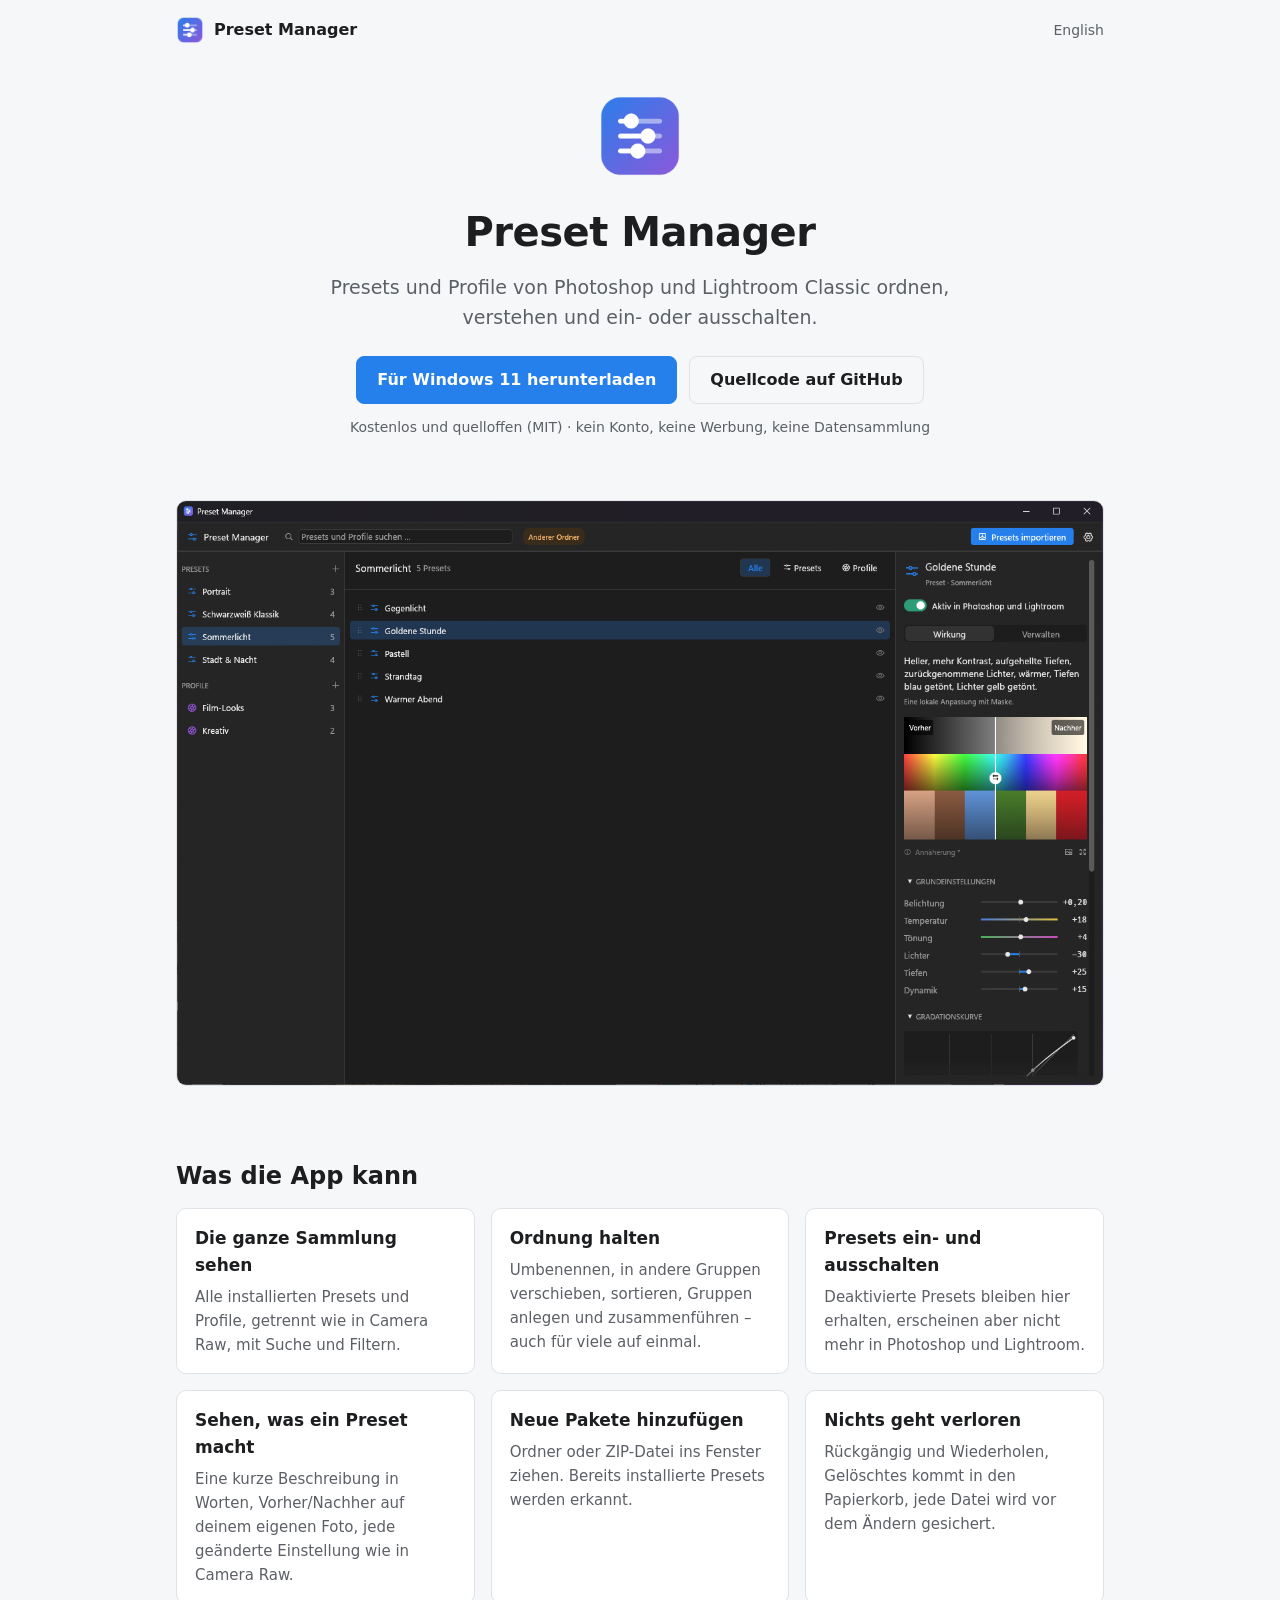
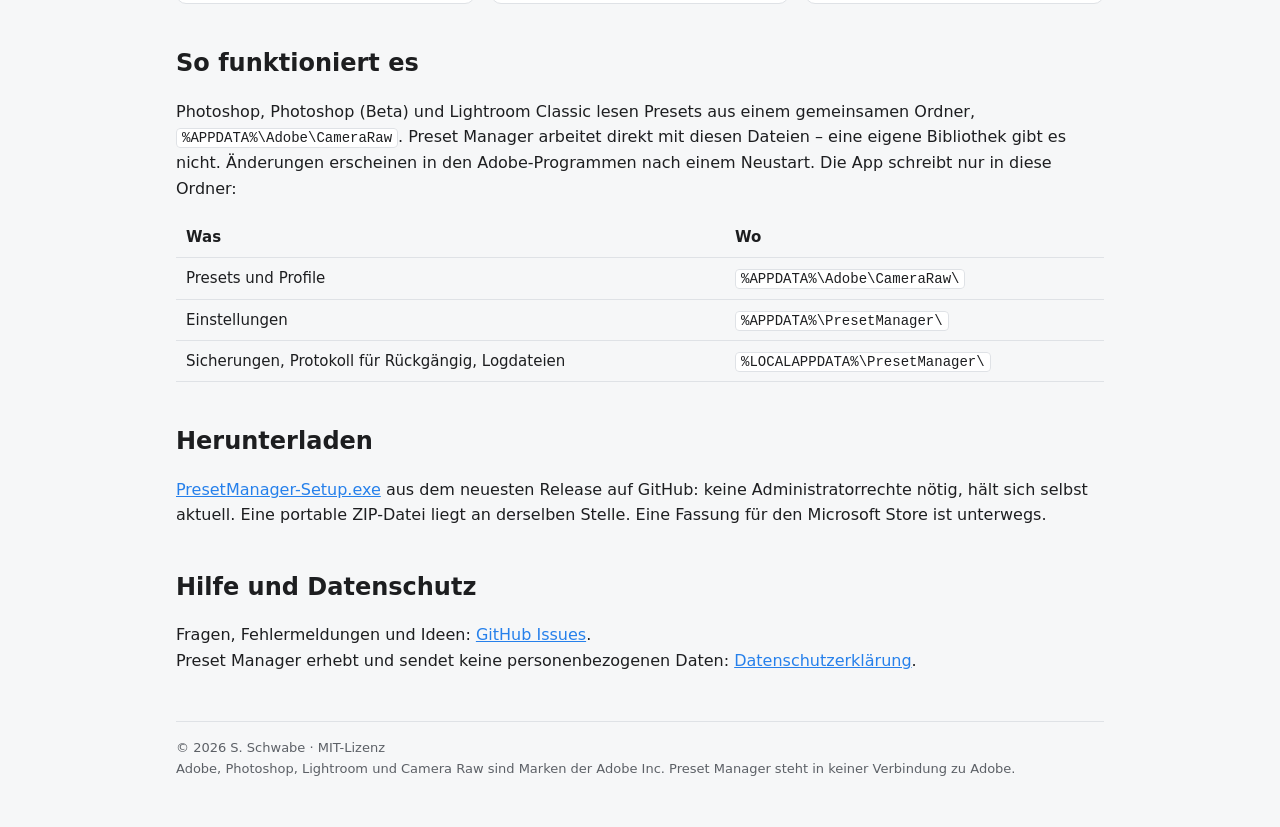
==== docs/de.html @ 6ef2c43e "Store nur Windows 11; Projektseite auf GitHub Pages - Manifest: nur noch ExcludedDirectories (Window" ====
<!doctype html>
<html lang="de">
<head>
  <meta charset="utf-8">
  <meta name="viewport" content="width=device-width, initial-scale=1">
  <title>Preset Manager – Presets und Profile für Photoshop und Lightroom Classic</title>
  <meta name="description" content="Kostenlose, quelloffene Windows-App, die die Camera-Raw-Presets und -Profile von Photoshop und Lightroom Classic ordnet, erklärt und ein- oder ausschaltet.">
  <link rel="icon" type="image/png" href="icon.png">
  <link rel="stylesheet" href="style.css">
  <link rel="alternate" hreflang="en" href="index.html">
</head>
<body>
  <header class="top">
    <a class="brand" href="de.html"><img src="icon.png" alt="">Preset Manager</a>
    <nav><a href="index.html" lang="en">English</a></nav>
  </header>
  <main>
    <section class="hero">
      <img class="icon" src="icon.png" alt="Symbol von Preset Manager">
      <h1>Preset Manager</h1>
      <p class="lead">Presets und Profile von Photoshop und Lightroom Classic ordnen, verstehen und ein- oder ausschalten.</p>
      <div class="buttons">
        <a class="button primary" href="https://github.com/suebi76/preset-manager/releases/latest">Für Windows 11 herunterladen</a>
        <a class="button" href="https://github.com/suebi76/preset-manager">Quellcode auf GitHub</a>
      </div>
      <p class="note">Kostenlos und quelloffen (MIT) · kein Konto, keine Werbung, keine Datensammlung</p>
    </section>

    <img class="shot" src="bildschirmfoto.png" alt="Preset Manager mit einer Demo-Bibliothek: links die Gruppen, in der Mitte die Presets, rechts die Wirkung des gewählten Presets mit Vorher/Nachher">

    <h2>Was die App kann</h2>
    <div class="grid">
      <div class="card"><h3>Die ganze Sammlung sehen</h3><p>Alle installierten Presets und Profile, getrennt wie in Camera Raw, mit Suche und Filtern.</p></div>
      <div class="card"><h3>Ordnung halten</h3><p>Umbenennen, in andere Gruppen verschieben, sortieren, Gruppen anlegen und zusammenführen – auch für viele auf einmal.</p></div>
      <div class="card"><h3>Presets ein- und ausschalten</h3><p>Deaktivierte Presets bleiben hier erhalten, erscheinen aber nicht mehr in Photoshop und Lightroom.</p></div>
      <div class="card"><h3>Sehen, was ein Preset macht</h3><p>Eine kurze Beschreibung in Worten, Vorher/Nachher auf deinem eigenen Foto, jede geänderte Einstellung wie in Camera Raw.</p></div>
      <div class="card"><h3>Neue Pakete hinzufügen</h3><p>Ordner oder ZIP-Datei ins Fenster ziehen. Bereits installierte Presets werden erkannt.</p></div>
      <div class="card"><h3>Nichts geht verloren</h3><p>Rückgängig und Wiederholen, Gelöschtes kommt in den Papierkorb, jede Datei wird vor dem Ändern gesichert.</p></div>
    </div>

    <h2>So funktioniert es</h2>
    <p>Photoshop, Photoshop (Beta) und Lightroom Classic lesen Presets aus einem gemeinsamen Ordner, <code>%APPDATA%\Adobe\CameraRaw</code>. Preset Manager arbeitet direkt mit diesen Dateien – eine eigene Bibliothek gibt es nicht. Änderungen erscheinen in den Adobe-Programmen nach einem Neustart. Die App schreibt nur in diese Ordner:</p>
    <table>
      <tr><th>Was</th><th>Wo</th></tr>
      <tr><td>Presets und Profile</td><td><code>%APPDATA%\Adobe\CameraRaw\</code></td></tr>
      <tr><td>Einstellungen</td><td><code>%APPDATA%\PresetManager\</code></td></tr>
      <tr><td>Sicherungen, Protokoll für Rückgängig, Logdateien</td><td><code>%LOCALAPPDATA%\PresetManager\</code></td></tr>
    </table>

    <h2>Herunterladen</h2>
    <p><a href="https://github.com/suebi76/preset-manager/releases/latest">PresetManager-Setup.exe</a> aus dem neuesten Release auf GitHub: keine Administratorrechte nötig, hält sich selbst aktuell. Eine portable ZIP-Datei liegt an derselben Stelle. Eine Fassung für den Microsoft Store ist unterwegs.</p>

    <h2>Hilfe und Datenschutz</h2>
    <p>Fragen, Fehlermeldungen und Ideen: <a href="https://github.com/suebi76/preset-manager/issues">GitHub Issues</a>.<br>
    Preset Manager erhebt und sendet keine personenbezogenen Daten: <a href="https://github.com/suebi76/preset-manager/blob/main/PRIVACY.md">Datenschutzerklärung</a>.</p>

    <footer>
      © 2026 S. Schwabe · MIT-Lizenz<br>
      Adobe, Photoshop, Lightroom und Camera Raw sind Marken der Adobe Inc. Preset Manager steht in keiner Verbindung zu Adobe.
    </footer>
  </main>
</body>
</html>
---- docs/style.css ----
/* Projektseite von Preset Manager (GitHub Pages, Ordner docs/). */
:root {
  --bg: #161718;
  --panel: #1f2022;
  --text: #e6e6e6;
  --muted: #a0a3a8;
  --line: #2e3033;
  --blue: #2680eb;
  --violet: #9256d9;
}
@media (prefers-color-scheme: light) {
  :root {
    --bg: #f6f7f8;
    --panel: #ffffff;
    --text: #1d1e20;
    --muted: #5c6066;
    --line: #dfe2e6;
  }
}
* { box-sizing: border-box; }
body {
  margin: 0;
  background: var(--bg);
  color: var(--text);
  font: 16px/1.6 "Segoe UI", system-ui, -apple-system, sans-serif;
}
main { max-width: 960px; margin: 0 auto; padding: 0 16px 48px; }
header.top {
  display: flex; justify-content: space-between; align-items: center;
  max-width: 960px; margin: 0 auto; padding: 16px;
}
header.top a { color: var(--muted); text-decoration: none; font-size: 14px; }
header.top a:hover { color: var(--text); }
.brand { display: flex; align-items: center; gap: 10px; font-weight: 600; color: var(--text) !important; font-size: 16px !important; }
.brand img { width: 28px; height: 28px; }
.hero { text-align: center; padding: 32px 0 24px; }
.hero img.icon { width: 88px; height: 88px; }
h1 { font-size: 40px; margin: 12px 0 8px; letter-spacing: -0.5px; }
.lead { font-size: 19px; color: var(--muted); max-width: 640px; margin: 0 auto 24px; }
.buttons { display: flex; gap: 12px; justify-content: center; flex-wrap: wrap; }
.button {
  display: inline-block; padding: 10px 20px; border-radius: 8px;
  text-decoration: none; font-weight: 600; border: 1px solid var(--line); color: var(--text);
}
.button.primary { background: var(--blue); border-color: var(--blue); color: #fff; }
.button:hover { filter: brightness(1.1); }
.note { color: var(--muted); font-size: 14px; margin-top: 12px; }
.shot { width: 100%; height: auto; border-radius: 10px; border: 1px solid var(--line); margin: 24px 0; }
h2 { font-size: 24px; margin: 40px 0 12px; }
.grid { display: grid; grid-template-columns: repeat(auto-fit, minmax(260px, 1fr)); gap: 16px; }
.card { background: var(--panel); border: 1px solid var(--line); border-radius: 10px; padding: 16px 18px; }
.card h3 { margin: 0 0 6px; font-size: 17px; }
.card p { margin: 0; color: var(--muted); font-size: 15px; }
code { background: var(--panel); border: 1px solid var(--line); border-radius: 4px; padding: 1px 5px; font-size: 14px; }
table { width: 100%; border-collapse: collapse; font-size: 15px; }
td, th { text-align: left; padding: 8px 10px; border-bottom: 1px solid var(--line); vertical-align: top; }
a { color: var(--blue); }
footer { border-top: 1px solid var(--line); margin-top: 48px; padding-top: 16px; color: var(--muted); font-size: 13px; }
@media (max-width: 600px) {
  h1 { font-size: 32px; }
  .lead { font-size: 17px; }
  td, th { display: block; border: 0; padding: 2px 0; }
  tr { display: block; border-bottom: 1px solid var(--line); padding: 8px 0; }
}
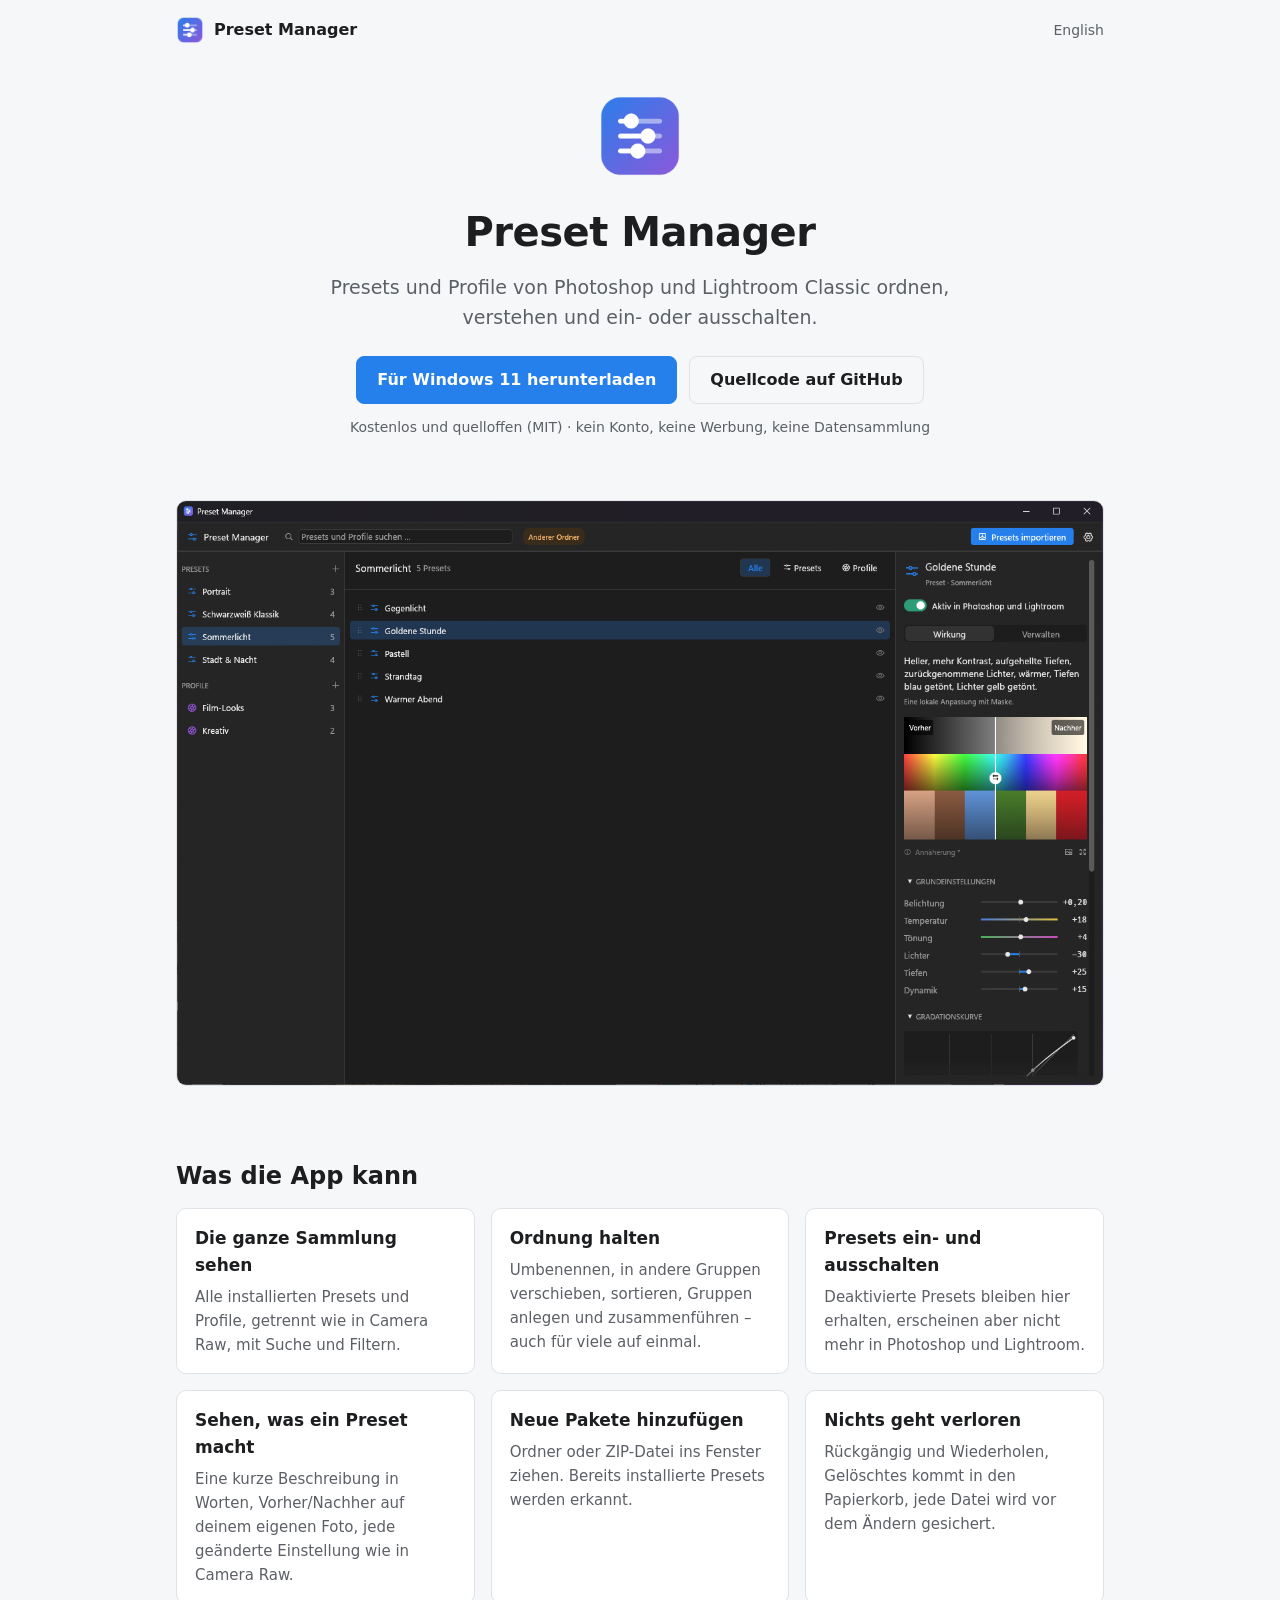
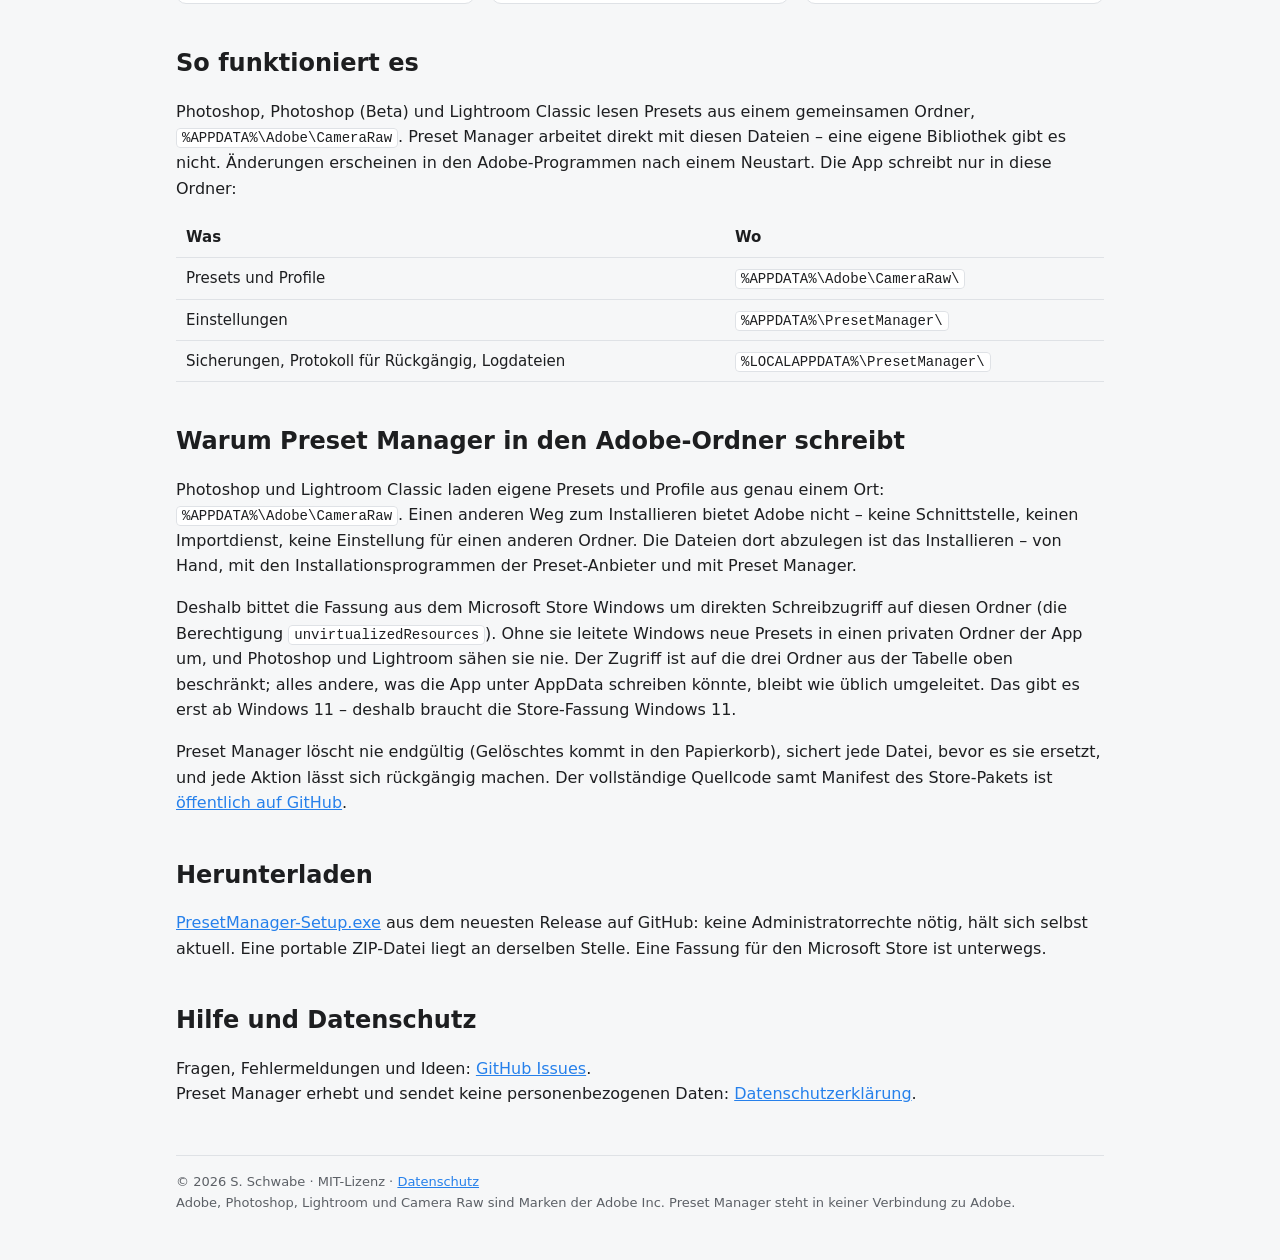
==== commit 9e57741d: "Projektseite: Datenschutzseite und Erklaerung zum Adobe-Ordner Co-Authored-By: Claude Opus 5.5 <nore" ====
--- a/docs/de.html
+++ b/docs/de.html
@@ -47,15 +47,20 @@
       <tr><td>Sicherungen, Protokoll für Rückgängig, Logdateien</td><td><code>%LOCALAPPDATA%\PresetManager\</code></td></tr>
     </table>
 
+    <h2 id="adobe-ordner">Warum Preset Manager in den Adobe-Ordner schreibt</h2>
+    <p>Photoshop und Lightroom Classic laden eigene Presets und Profile aus genau einem Ort: <code>%APPDATA%\Adobe\CameraRaw</code>. Einen anderen Weg zum Installieren bietet Adobe nicht – keine Schnittstelle, keinen Importdienst, keine Einstellung für einen anderen Ordner. Die Dateien dort abzulegen ist das Installieren – von Hand, mit den Installationsprogrammen der Preset-Anbieter und mit Preset Manager.</p>
+    <p>Deshalb bittet die Fassung aus dem Microsoft Store Windows um direkten Schreibzugriff auf diesen Ordner (die Berechtigung <code>unvirtualizedResources</code>). Ohne sie leitete Windows neue Presets in einen privaten Ordner der App um, und Photoshop und Lightroom sähen sie nie. Der Zugriff ist auf die drei Ordner aus der Tabelle oben beschränkt; alles andere, was die App unter AppData schreiben könnte, bleibt wie üblich umgeleitet. Das gibt es erst ab Windows 11 – deshalb braucht die Store-Fassung Windows 11.</p>
+    <p>Preset Manager löscht nie endgültig (Gelöschtes kommt in den Papierkorb), sichert jede Datei, bevor es sie ersetzt, und jede Aktion lässt sich rückgängig machen. Der vollständige Quellcode samt Manifest des Store-Pakets ist <a href="https://github.com/suebi76/preset-manager">öffentlich auf GitHub</a>.</p>
+
     <h2>Herunterladen</h2>
     <p><a href="https://github.com/suebi76/preset-manager/releases/latest">PresetManager-Setup.exe</a> aus dem neuesten Release auf GitHub: keine Administratorrechte nötig, hält sich selbst aktuell. Eine portable ZIP-Datei liegt an derselben Stelle. Eine Fassung für den Microsoft Store ist unterwegs.</p>
 
     <h2>Hilfe und Datenschutz</h2>
     <p>Fragen, Fehlermeldungen und Ideen: <a href="https://github.com/suebi76/preset-manager/issues">GitHub Issues</a>.<br>
-    Preset Manager erhebt und sendet keine personenbezogenen Daten: <a href="https://github.com/suebi76/preset-manager/blob/main/PRIVACY.md">Datenschutzerklärung</a>.</p>
+    Preset Manager erhebt und sendet keine personenbezogenen Daten: <a href="privacy.html#deutsch">Datenschutzerklärung</a>.</p>
 
     <footer>
-      © 2026 S. Schwabe · MIT-Lizenz<br>
+      © 2026 S. Schwabe · MIT-Lizenz · <a href="privacy.html#deutsch">Datenschutz</a><br>
       Adobe, Photoshop, Lightroom und Camera Raw sind Marken der Adobe Inc. Preset Manager steht in keiner Verbindung zu Adobe.
     </footer>
   </main>
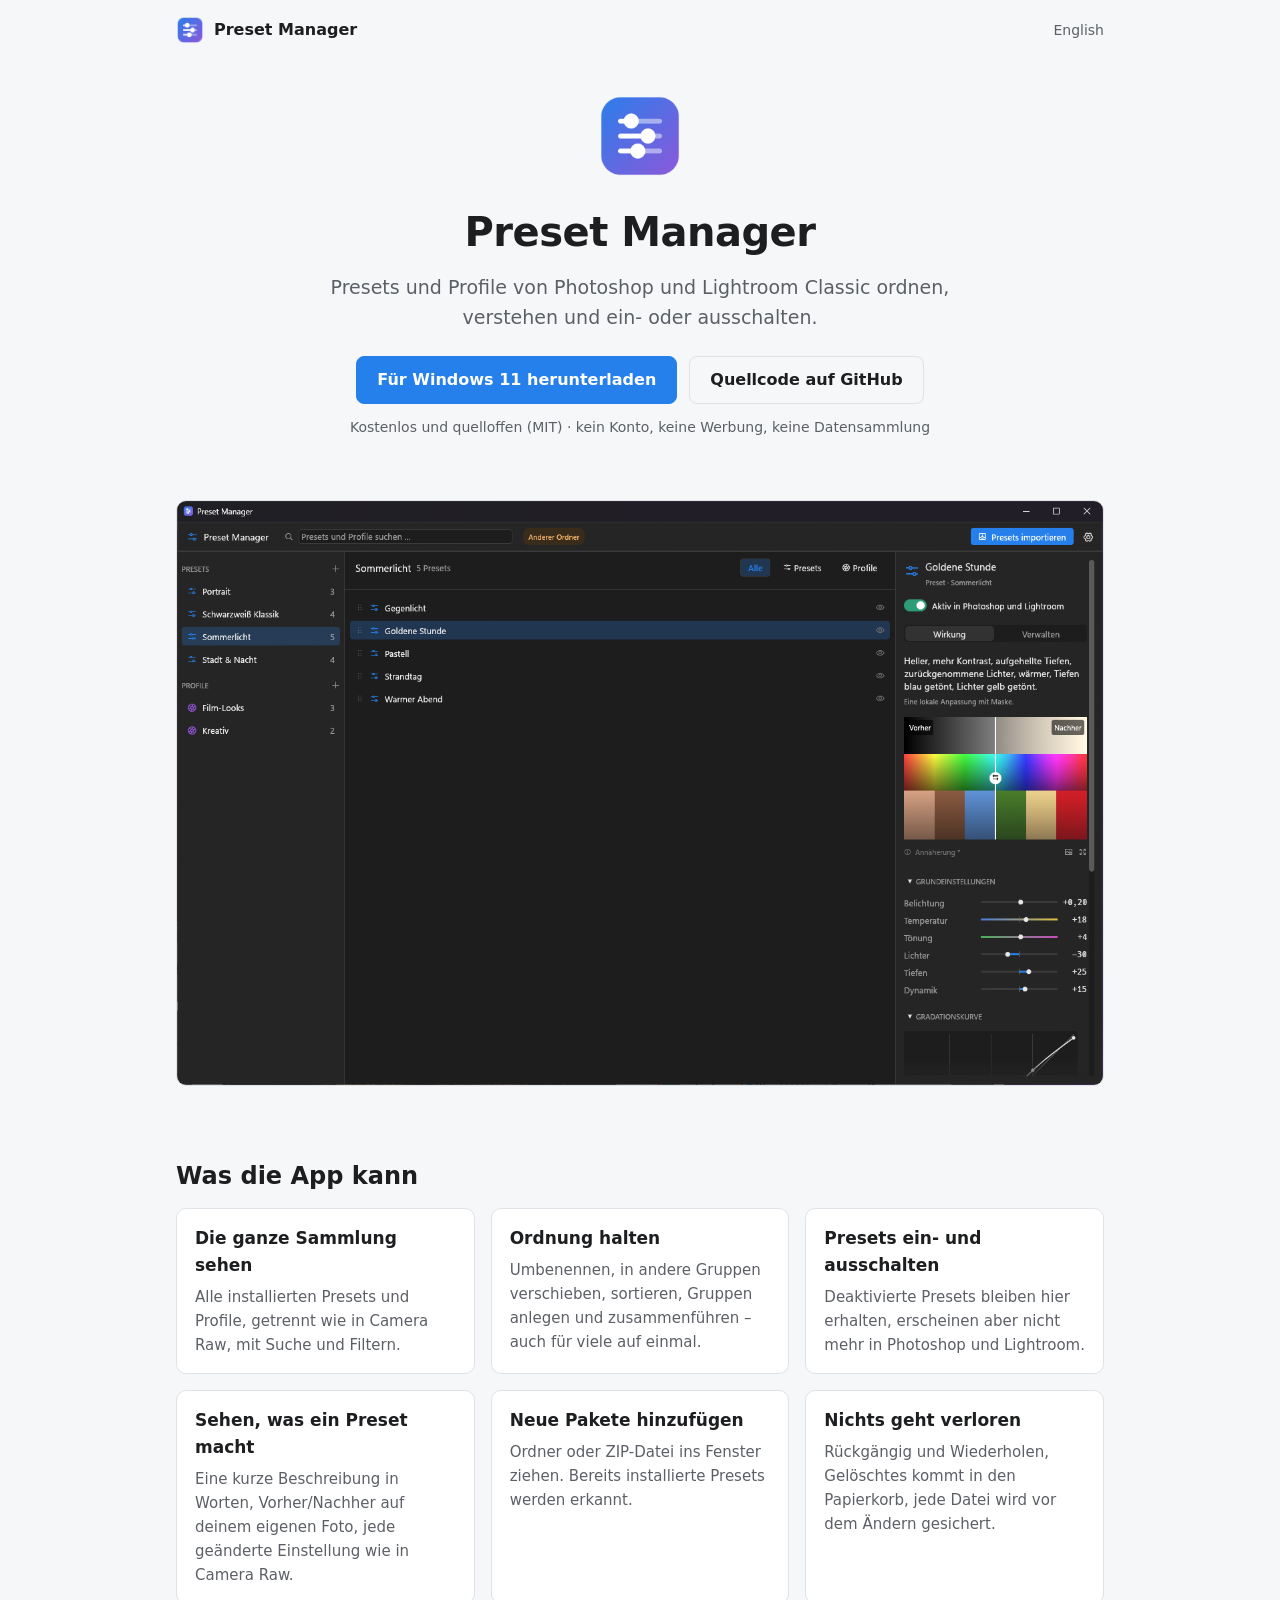
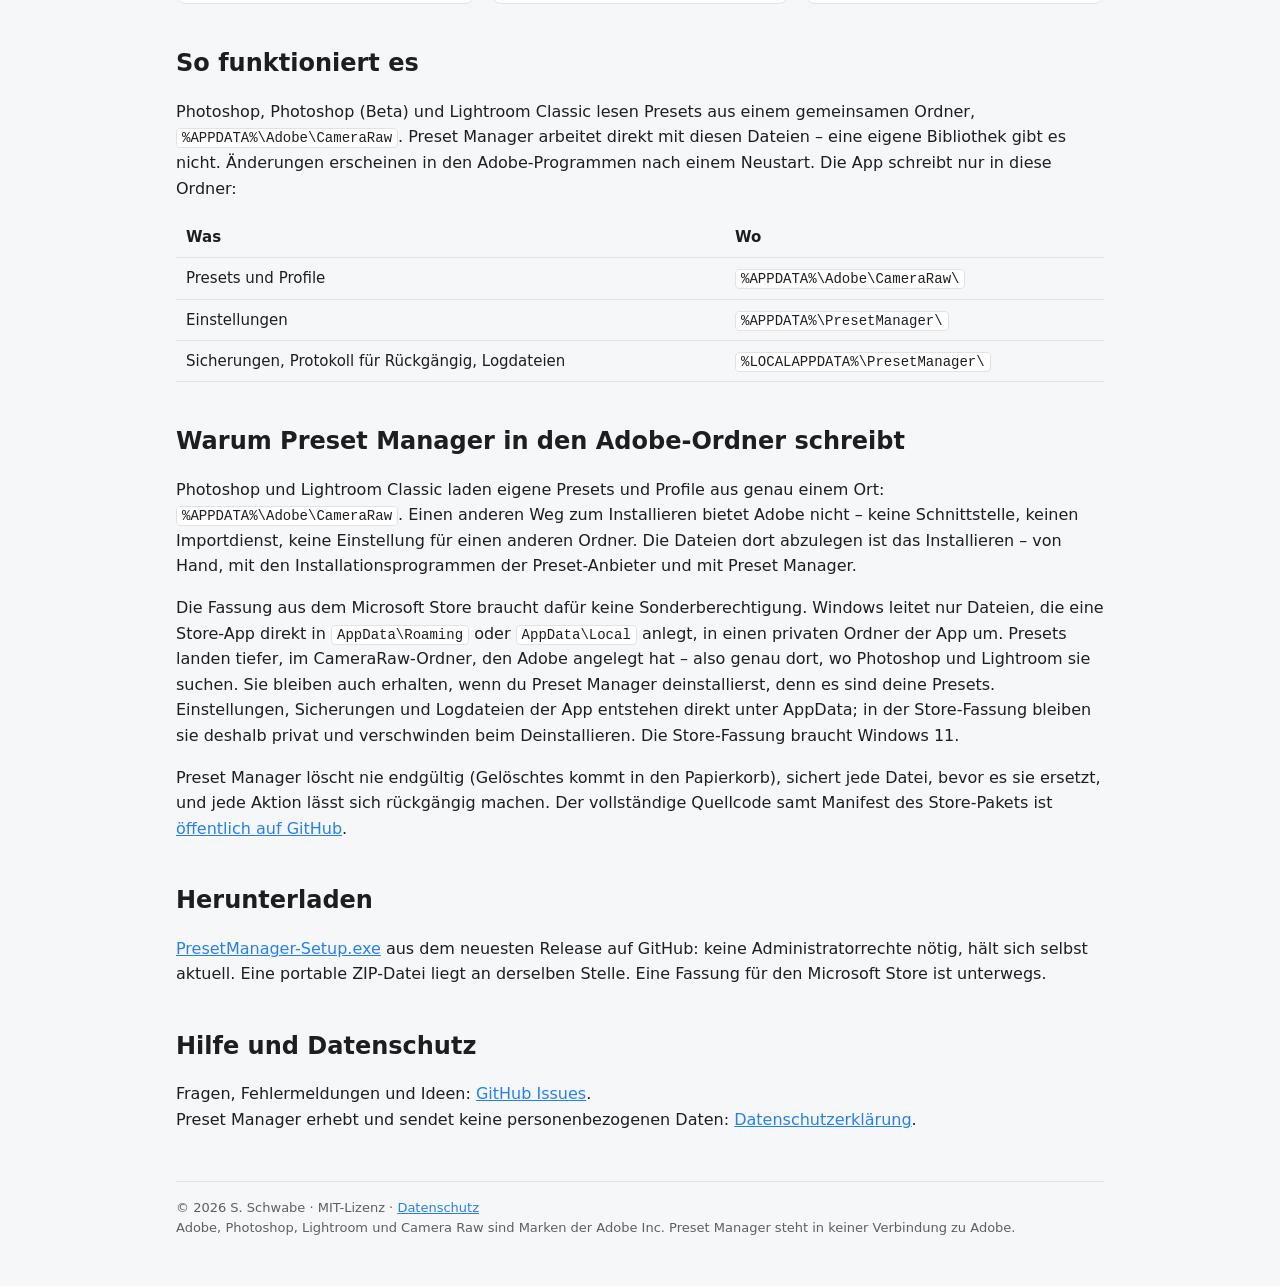
==== commit 475bb6b6: "Store ohne unvirtualizedResources (1.9.2) - Manifest: nur runFullTrust. Windows leitet nur neue Date" ====
--- a/docs/de.html
+++ b/docs/de.html
@@ -49,7 +49,7 @@
 
     <h2 id="adobe-ordner">Warum Preset Manager in den Adobe-Ordner schreibt</h2>
     <p>Photoshop und Lightroom Classic laden eigene Presets und Profile aus genau einem Ort: <code>%APPDATA%\Adobe\CameraRaw</code>. Einen anderen Weg zum Installieren bietet Adobe nicht – keine Schnittstelle, keinen Importdienst, keine Einstellung für einen anderen Ordner. Die Dateien dort abzulegen ist das Installieren – von Hand, mit den Installationsprogrammen der Preset-Anbieter und mit Preset Manager.</p>
-    <p>Deshalb bittet die Fassung aus dem Microsoft Store Windows um direkten Schreibzugriff auf diesen Ordner (die Berechtigung <code>unvirtualizedResources</code>). Ohne sie leitete Windows neue Presets in einen privaten Ordner der App um, und Photoshop und Lightroom sähen sie nie. Der Zugriff ist auf die drei Ordner aus der Tabelle oben beschränkt; alles andere, was die App unter AppData schreiben könnte, bleibt wie üblich umgeleitet. Das gibt es erst ab Windows 11 – deshalb braucht die Store-Fassung Windows 11.</p>
+    <p>Die Fassung aus dem Microsoft Store braucht dafür keine Sonderberechtigung. Windows leitet nur Dateien, die eine Store-App direkt in <code>AppData\Roaming</code> oder <code>AppData\Local</code> anlegt, in einen privaten Ordner der App um. Presets landen tiefer, im CameraRaw-Ordner, den Adobe angelegt hat – also genau dort, wo Photoshop und Lightroom sie suchen. Sie bleiben auch erhalten, wenn du Preset Manager deinstallierst, denn es sind deine Presets. Einstellungen, Sicherungen und Logdateien der App entstehen direkt unter AppData; in der Store-Fassung bleiben sie deshalb privat und verschwinden beim Deinstallieren. Die Store-Fassung braucht Windows 11.</p>
     <p>Preset Manager löscht nie endgültig (Gelöschtes kommt in den Papierkorb), sichert jede Datei, bevor es sie ersetzt, und jede Aktion lässt sich rückgängig machen. Der vollständige Quellcode samt Manifest des Store-Pakets ist <a href="https://github.com/suebi76/preset-manager">öffentlich auf GitHub</a>.</p>
 
     <h2>Herunterladen</h2>
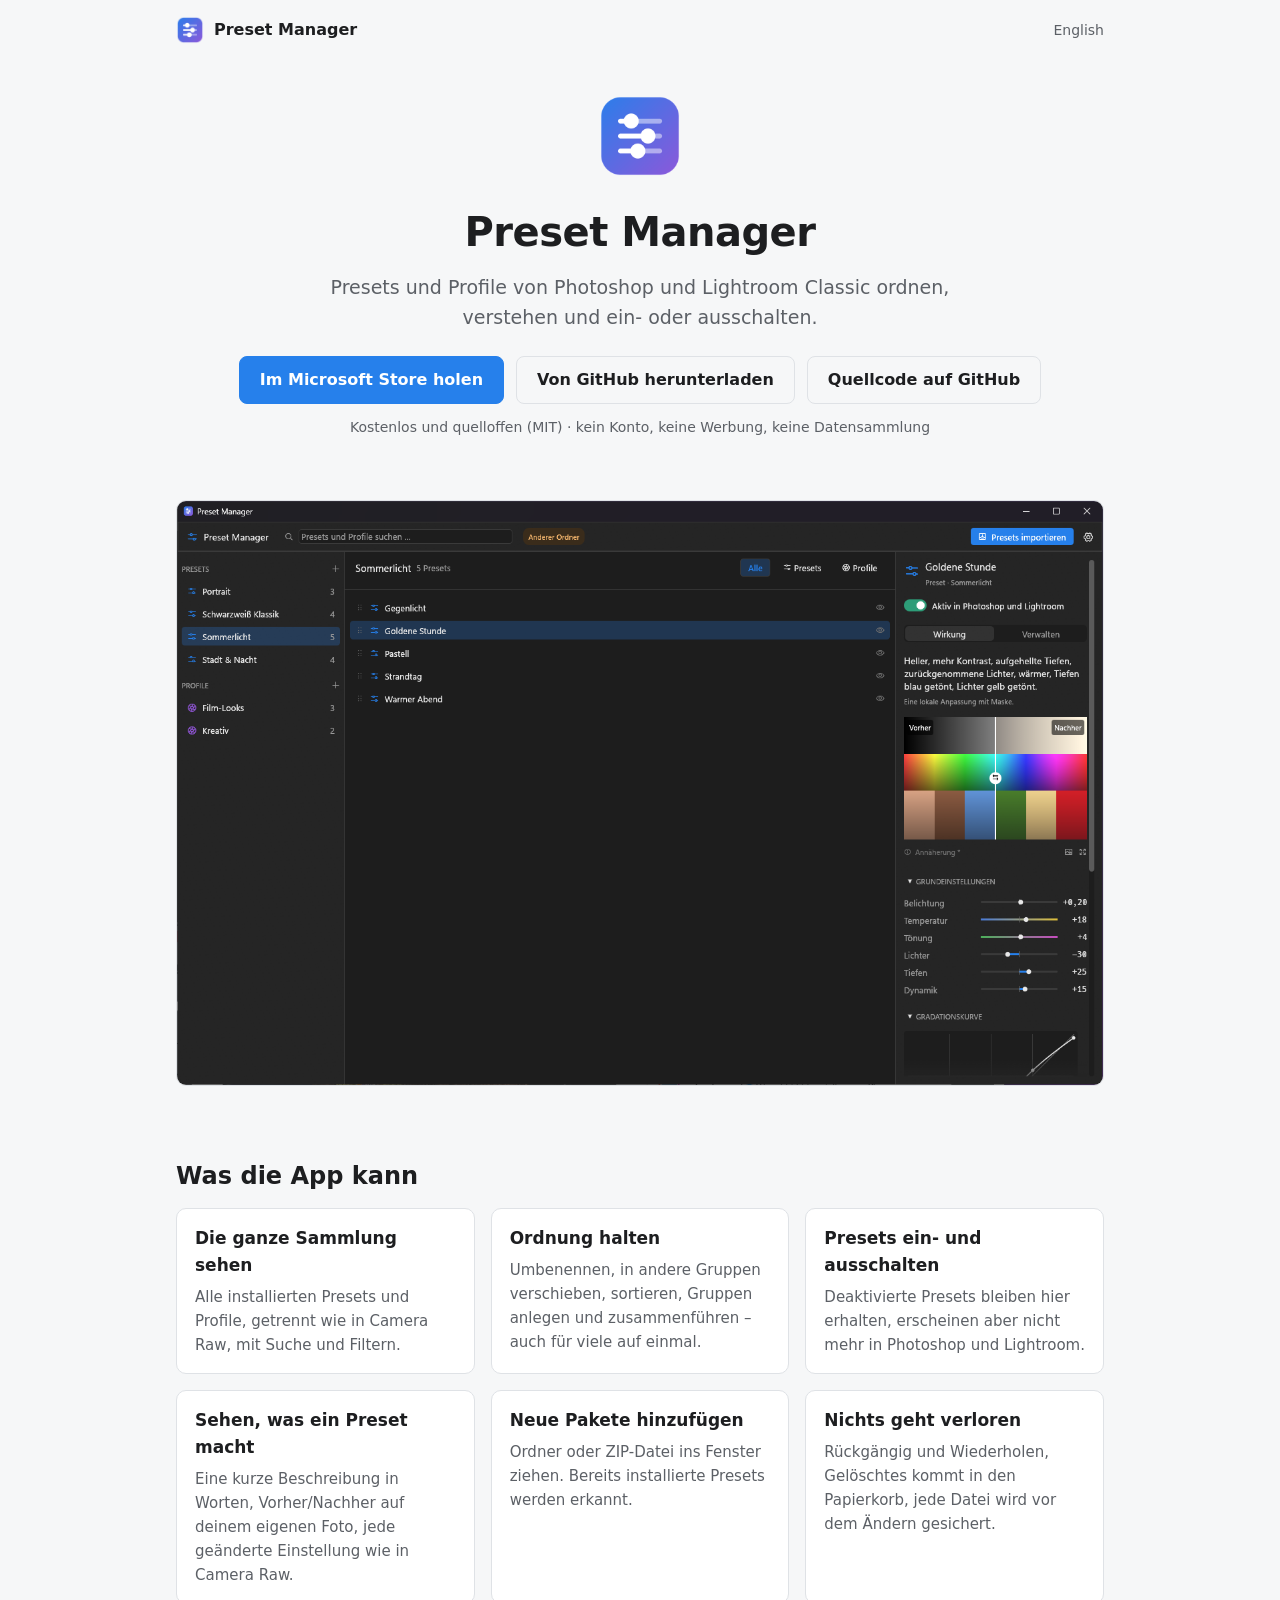
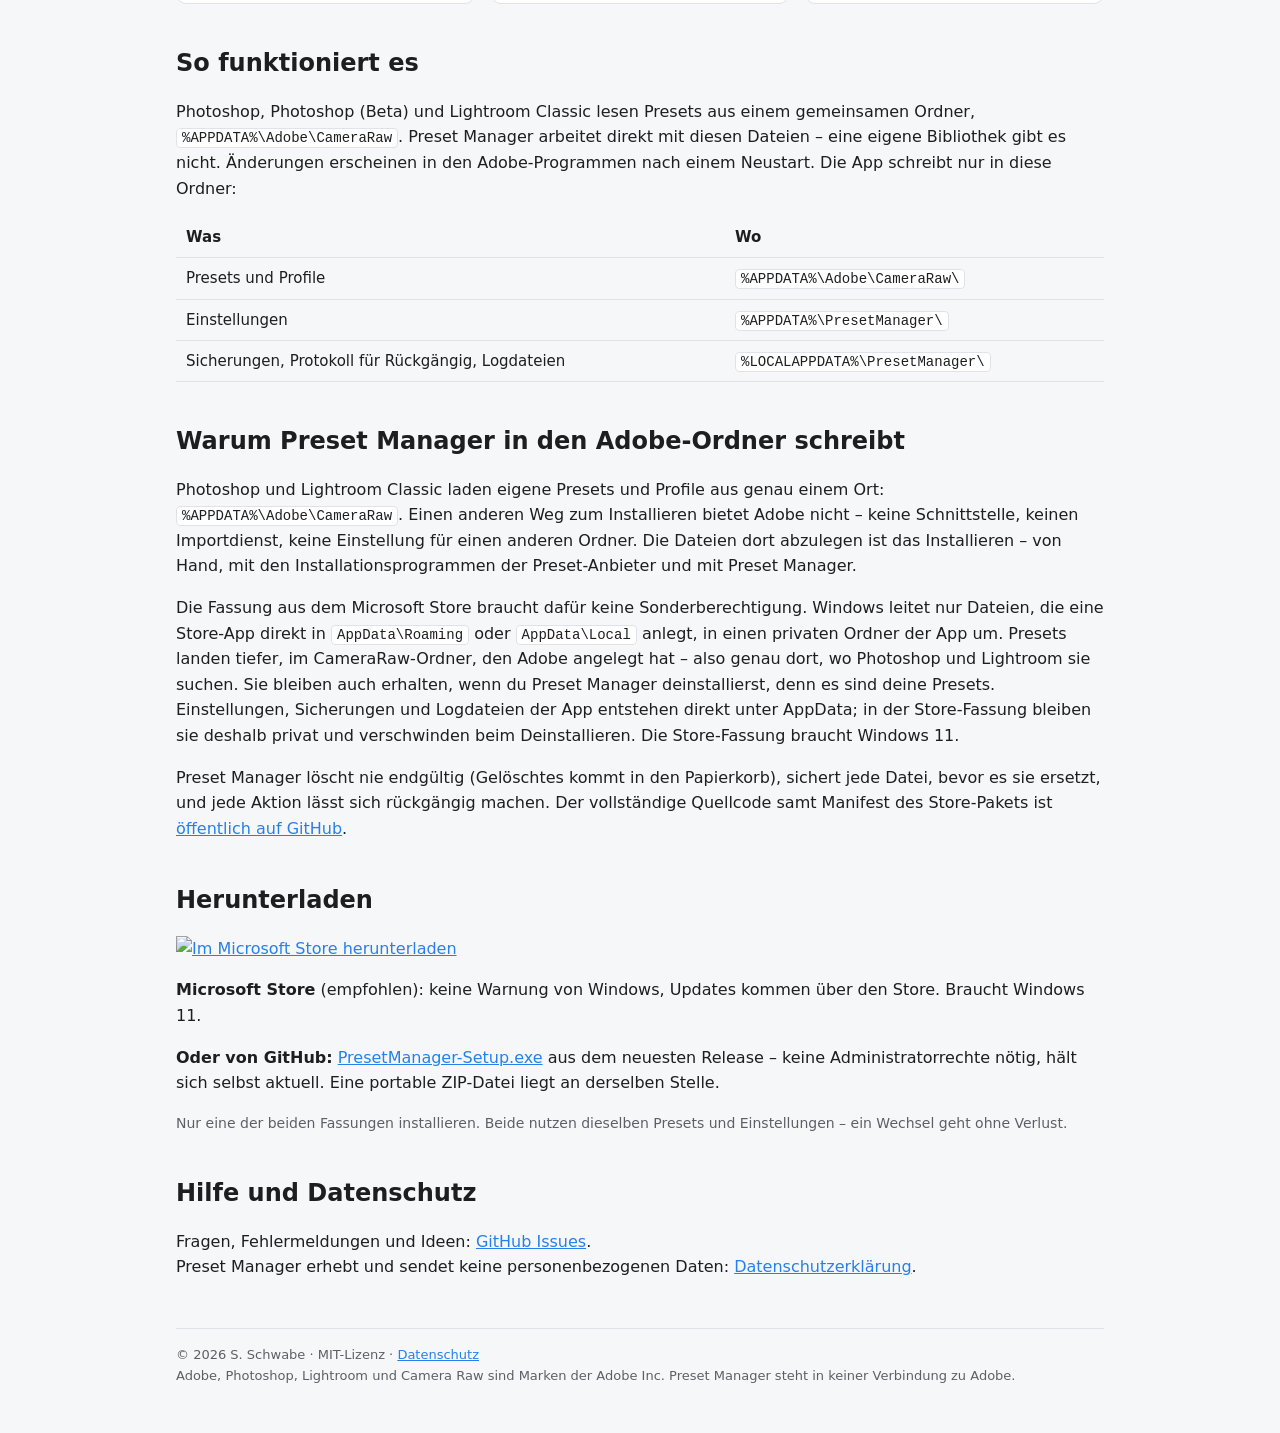
==== commit 885ee4cf: "Preset Manager im Microsoft Store (1.10 erledigt) Store-Link und Abzeichen in README und Projektseit" ====
--- a/docs/de.html
+++ b/docs/de.html
@@ -20,7 +20,8 @@
       <h1>Preset Manager</h1>
       <p class="lead">Presets und Profile von Photoshop und Lightroom Classic ordnen, verstehen und ein- oder ausschalten.</p>
       <div class="buttons">
-        <a class="button primary" href="https://github.com/suebi76/preset-manager/releases/latest">Für Windows 11 herunterladen</a>
+        <a class="button primary" href="https://apps.microsoft.com/detail/9MXKGCJG2JJS">Im Microsoft Store holen</a>
+        <a class="button" href="https://github.com/suebi76/preset-manager/releases/latest">Von GitHub herunterladen</a>
         <a class="button" href="https://github.com/suebi76/preset-manager">Quellcode auf GitHub</a>
       </div>
       <p class="note">Kostenlos und quelloffen (MIT) · kein Konto, keine Werbung, keine Datensammlung</p>
@@ -53,7 +54,10 @@
     <p>Preset Manager löscht nie endgültig (Gelöschtes kommt in den Papierkorb), sichert jede Datei, bevor es sie ersetzt, und jede Aktion lässt sich rückgängig machen. Der vollständige Quellcode samt Manifest des Store-Pakets ist <a href="https://github.com/suebi76/preset-manager">öffentlich auf GitHub</a>.</p>
 
     <h2>Herunterladen</h2>
-    <p><a href="https://github.com/suebi76/preset-manager/releases/latest">PresetManager-Setup.exe</a> aus dem neuesten Release auf GitHub: keine Administratorrechte nötig, hält sich selbst aktuell. Eine portable ZIP-Datei liegt an derselben Stelle. Eine Fassung für den Microsoft Store ist unterwegs.</p>
+    <p><a href="https://apps.microsoft.com/detail/9MXKGCJG2JJS"><img src="https://get.microsoft.com/images/en-us%20dark.svg" alt="Im Microsoft Store herunterladen" width="200"></a></p>
+    <p><strong>Microsoft Store</strong> (empfohlen): keine Warnung von Windows, Updates kommen über den Store. Braucht Windows 11.</p>
+    <p><strong>Oder von GitHub:</strong> <a href="https://github.com/suebi76/preset-manager/releases/latest">PresetManager-Setup.exe</a> aus dem neuesten Release – keine Administratorrechte nötig, hält sich selbst aktuell. Eine portable ZIP-Datei liegt an derselben Stelle.</p>
+    <p class="note">Nur eine der beiden Fassungen installieren. Beide nutzen dieselben Presets und Einstellungen – ein Wechsel geht ohne Verlust.</p>
 
     <h2>Hilfe und Datenschutz</h2>
     <p>Fragen, Fehlermeldungen und Ideen: <a href="https://github.com/suebi76/preset-manager/issues">GitHub Issues</a>.<br>
